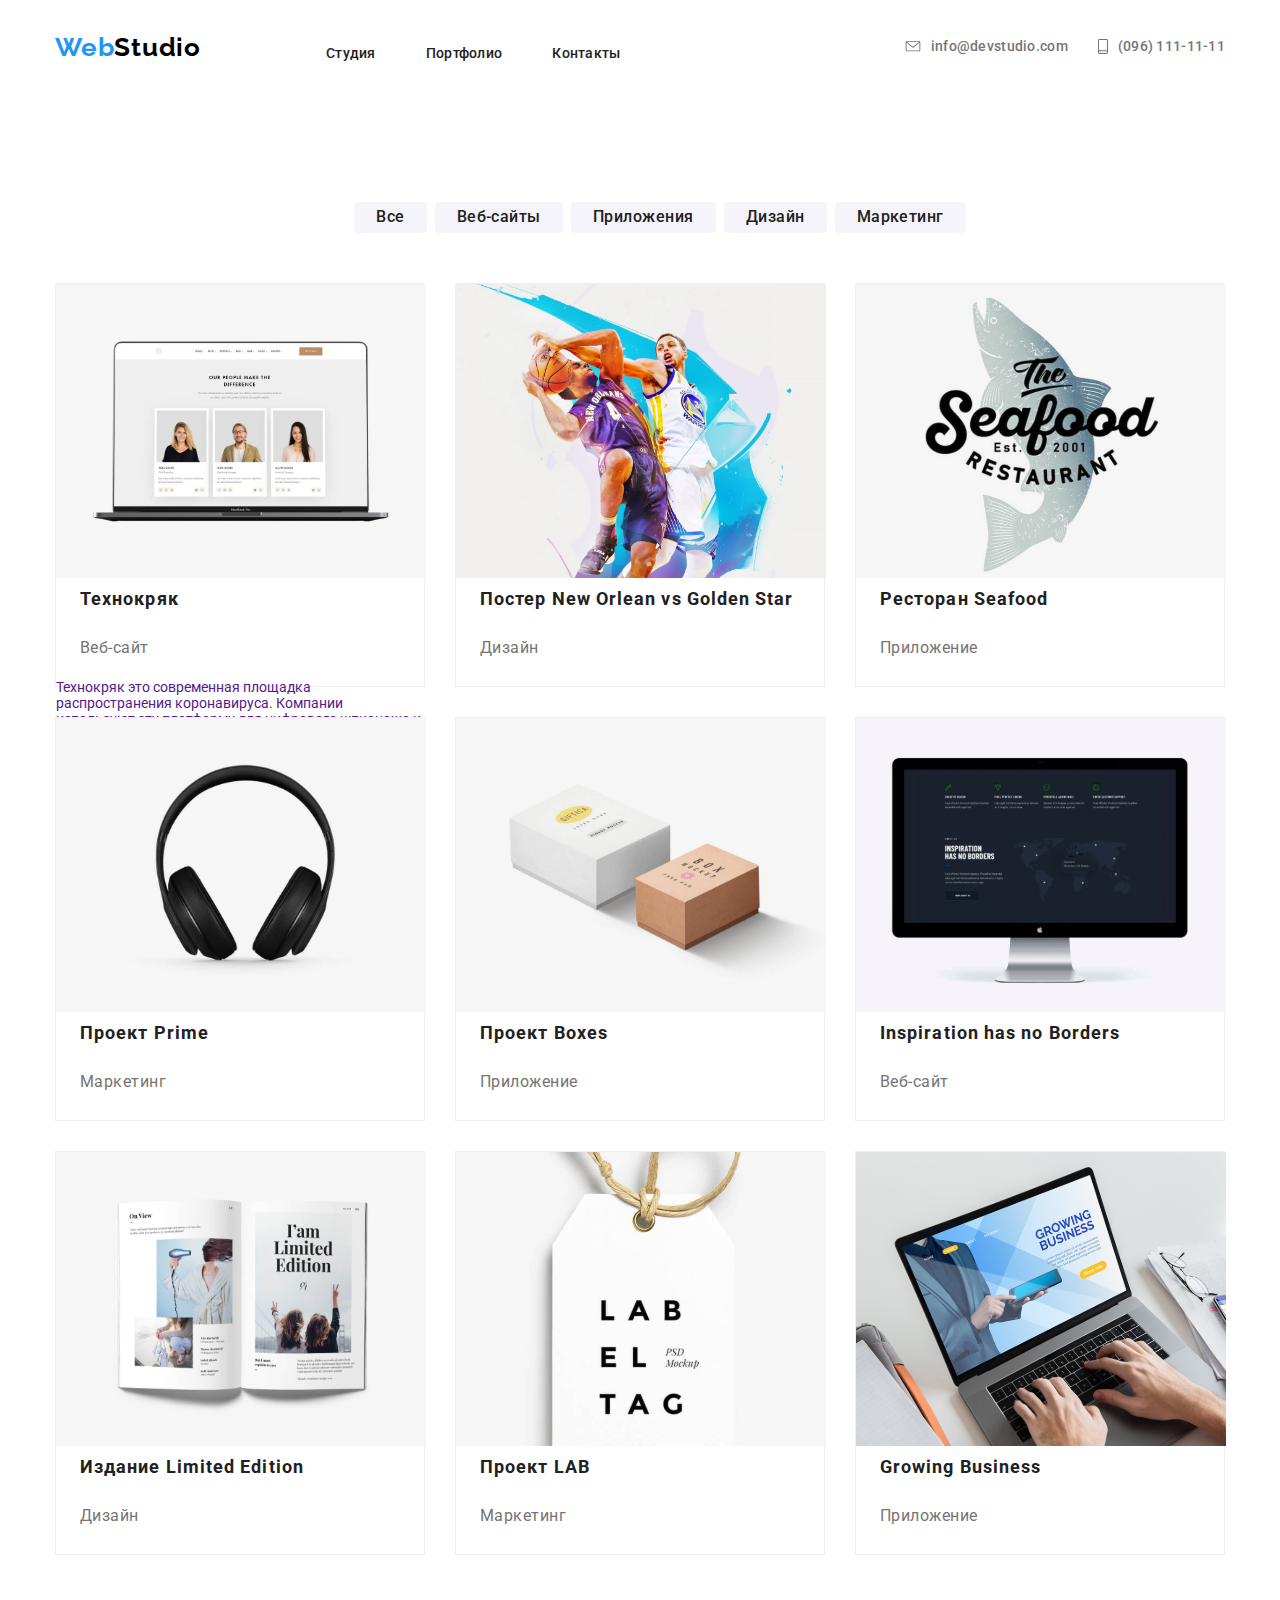
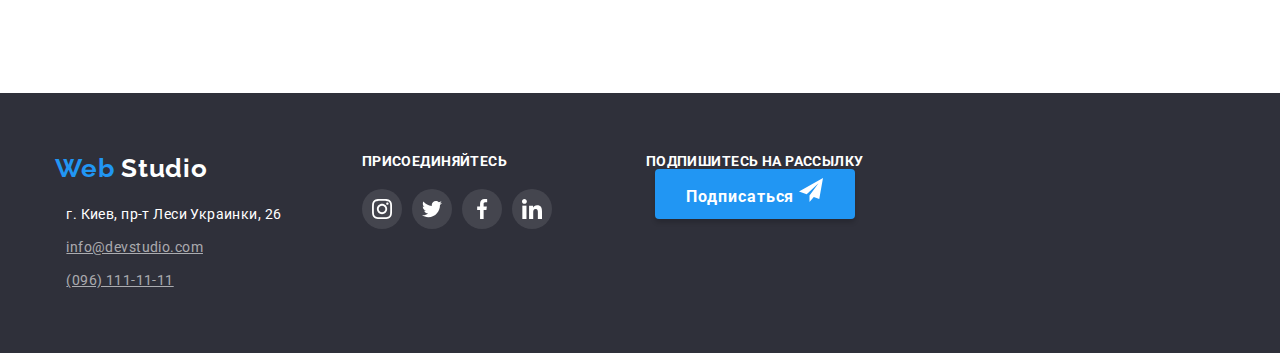
==== portfolio.html @ a3af9cb4 "Сделаны переходы и переменные" ====
<!DOCTYPE html>
<html lang="ru">
  <head>
    <meta charset="UTF-8" />
    <meta name="viewport" content="width=device-width, initial-scale=1.0" />
    <title lang="en">Web Studio</title>
    <link
      href="https://fonts.googleapis.com/css2?family=Raleway:wght@700&family=Roboto:wght@400;500;700;900&display=swap"
      rel="stylesheet"
    />
    <link rel="stylesheet" href="./css/normalize.css" />
    <link rel="stylesheet" href="./css/style.css" />
  </head>
  <body>
    <header class="header">
      <div class="container">
        <nav class="navigation">
          <a class="logo" href="./index.html" lang="en" aria-label="Логотип">
            <span class="logo-blue">Web</span>Studio
          </a>
          <ul class="navigation-list list">
            <li class="navigation-list-item">
              <a class="navigation-list-link link" href="./index.html"
                >Студия</a
              >
            </li>
            <li class="navigation-list-item">
              <a class="navigation-list-link link" href="./portfolio.html"
                >Портфолио</a
              >
            </li>
            <li class="navigation-list-item">
              <a class="navigation-list-link link" href="#">Контакты</a>
            </li>
          </ul>
        </nav>
        <div class="header-utils">
          <address class="header-adress">
            <a class="header-email link" href="mailto:info@devstudio.com">
              <svg width="16" height="11">
                <use href="./img/sprite.svg#icon-email-hover"></use>
              </svg>
              info@devstudio.com
            </a>
            <a class="header-tel link" href="tel:+380961111111">
              <svg width="10" height="15">
                <use href="./img/sprite.svg#icon-smartphone"></use>
              </svg>
              (096) 111-11-11
            </a>
          </address>
        </div>
      </div>
    </header>
    <main>
      <section class="portfolio">
        <div class="container">
          <h1 hidden>Портфолио</h1>
          <ul class="button-portfolio-list">
            <li>
              <button class="button-portfolio" type="button">
                Все
              </button>
            </li>
            <li>
              <button class="button-portfolio" type="button">Веб-сайты</button>
            </li>
            <li>
              <button class="button-portfolio" type="button">Приложения</button>
            </li>
            <li>
              <button class="button-portfolio" type="button">Дизайн</button>
            </li>
            <li>
              <button class="button-portfolio" type="button">Маркетинг</button>
            </li>
          </ul>

          <!--Контентное изображение-->
          <ul class="portfolio-list list">
            <li>
              <a class="portfolio-item" href="">
                <img
                  src="./img/Portfolio_project/project_1.svg"
                  alt="Технокряк"
                />
                <h2 class="portfolio-item-title">Технокряк</h2>
                <p class="portfoli-item-theme">Веб-сайт</p>
                <p>
                  Технокряк это современная площадка распространения
                  коронавируса. Компании используют эту платформу для цифрового
                  шпионажа и атак на защищённые сервера конкурентов.
                </p>
              </a>
            </li>
            <li>
              <a class="portfolio-item" href="">
                <img
                  src="./img/Portfolio_project/project_2.svg"
                  alt="Постер New Orlean vs Golden Star"
                />
                <h2 class="portfolio-item-title">
                  Постер <span lang="en">New Orlean vs Golden Star</span>
                </h2>
                <p class="portfoli-item-theme">Дизайн</p>
                <p></p>
              </a>
            </li>
            <li>
              <a class="portfolio-item" href="">
                <img
                  src="./img/Portfolio_project/project_3.svg"
                  alt="Ресторан Seafood"
                />
                <h2 class="portfolio-item-title">
                  Ресторан <span lang="en">Seafood</span>
                </h2>
                <p class="portfoli-item-theme">Приложение</p>
                <p></p>
              </a>
            </li>
            <li>
              <a class="portfolio-item" href="">
                <img
                  src="./img/Portfolio_project/project_4.svg"
                  alt="Проект Prime"
                />
                <h2 class="portfolio-item-title">
                  Проект <span lang="en">Prime</span>
                </h2>
                <p class="portfoli-item-theme">Маркетинг</p>
                <p></p>
              </a>
            </li>
            <li>
              <a class="portfolio-item" href="">
                <img
                  src="./img/Portfolio_project/project_5.svg"
                  alt="Проект Boxes"
                />
                <h2 class="portfolio-item-title">
                  Проект <span lang="en">Boxes</span>
                </h2>
                <p class="portfoli-item-theme">Приложение</p>
                <p></p>
              </a>
            </li>

            <li>
              <a class="portfolio-item" href="">
                <img
                  src="./img/Portfolio_project/project_6.svg"
                  alt="Inspiration has no Borders"
                />
                <h2 class="portfolio-item-title">
                  <span lang="en">Inspiration has no Borders</span>
                </h2>
                <p class="portfoli-item-theme">Веб-сайт</p>
                <p></p>
              </a>
            </li>
            <li>
              <a class="portfolio-item" href="">
                <img
                  src="./img/Portfolio_project/project_7.svg"
                  alt="Издание Limited Edition"
                />
                <h2 class="portfolio-item-title">
                  Издание <span lang="en">Limited Edition</span>
                </h2>
                <p class="portfoli-item-theme">Дизайн</p>
                <p></p>
              </a>
            </li>
            <li>
              <a class="portfolio-item" href="">
                <img
                  src="./img/Portfolio_project/project_8.svg"
                  alt="Проект LAB"
                />
                <h2 class="portfolio-item-title">
                  Проект <span lang="en">LAB</span>
                </h2>
                <p class="portfoli-item-theme">Маркетинг</p>
                <p></p>
              </a>
            </li>
            <li>
              <a class="portfolio-item" href="">
                <img
                  src="./img/Portfolio_project/project_9.svg"
                  alt="Growing Business"
                />
                <h2 class="portfolio-item-title">
                  <span lang="en">Growing Business</span>
                </h2>
                <p class="portfoli-item-theme">Приложение</p>
                <p></p>
              </a>
            </li>
          </ul>
        </div>
      </section>
    </main>
    <footer class="footer">
      <div class="footer-wrap">
        <div class="footer-list">
          <a class="logo logo-footer" href="/" lang="en"
            ><span class="logo-blue">Web</span> Studio</a
          >
          <address>
            <p class="footer-adress">г. Киев, пр-т Леси Украинки, 26</p>
            <a class="footer-email" href="mailto:info@devstudio.com"
              >info@devstudio.com</a
            >
            <a class="footer-tel" href="tel:+380961111111">(096) 111-11-11</a>
          </address>
        </div>
        <div>
          <b class="subscribe">присоединяйтесь</b>
          <ul class="social-icons social-icons-footer">
            <li>
              <a href="" lang="en">
                <svg width="20" height="20" class="social-icons-link">
                  <use href="./img/sprite.svg#icon-instagram"></use>
                </svg>
              </a>
            </li>
            <li>
              <a href="" lang="en">
                <svg width="20" height="20">
                  <use href="./img/sprite.svg#icon-twitter"></use>
                </svg>
              </a>
            </li>
            <li>
              <a href="" lang="en">
                <svg width="20" height="20">
                  <use href="./img/sprite.svg#icon-facebook"></use>
                </svg>
              </a>
            </li>
            <li>
              <a href="" lang="en">
                <svg width="20" height="20">
                  <use href="./img/sprite.svg#icon-linkedin"></use>
                </svg>
              </a>
            </li>
          </ul>
        </div>
        <div class="subscribe-form">
          <b class="subscribe-btn">Подпишитесь на рассылку</b>
          <button class="blue-btn">
            Подписаться
            <svg width="24" height="24">
              <use href="./img/sprite.svg#icon-email-footer"></use>
            </svg>
          </button>
        </div>
      </div>
    </footer>
  </body>
</html>
---- css/style.css ----
:root {
  --main-font: 'Roboto', sans-serif;
  --secondary-font: 'Raleway', sans-serif;
  --white-color: #fff;
  --blue-color: #2196f3;
  --blue-hover-color: #188ce8;
  --dark-grey-color: #757575;
  --light-grey-color: #e5e5e5;
  --black-color: #212121;
}
a:hover,
a:focus {
  color: var(--blue-color);
  transition: cubic-bezier(0.4, 0, 0.2, 1);
  transition-duration: 250ms;
}
body {
  background-color: var(--white-color);
  font-family: var(--main-font);
  color: var(--dark-grey-color);
  font-size: 14px;
}
.container {
  width: 1200px;
  padding-left: 15px;
  padding-right: 15px;
  margin-left: auto;
  margin-right: auto;
  box-sizing: border-box;
}
/* HEADER*/

.header .container {
  display: flex;
  align-items: center;
  justify-content: space-between;
}
.navigation {
  display: flex;
  align-items: center;
}
.navigation-list {
  display: flex;
  margin-bottom: 0;
}
.navigation-list-item:not(:last-child) {
  margin-right: 50px;
}
.logo,
.logo:hover,
.logo:focus {
  font-family: var(--secondary-font);
  font-style: normal;
  font-weight: bold;
  font-size: 26px;
  line-height: 1.19;
  letter-spacing: 0.03em;
  color: #000000;
  text-decoration: none;
  margin-right: 85px;
}
.logo-blue {
  font-family: var(--secondary-font);
  font-style: normal;
  font-weight: bold;
  font-size: 26px;
  line-height: 1.19;
  letter-spacing: 0.03em;
  color: var(--blue-color);
}
.logo-footer {
  margin-bottom: 20px;
}
.logo-footer,
.logo-footer:hover,
.logo-footer:focus {
  color: var(--white-color);
  transition: cubic-bezier(0.4, 0, 0.2, 1);
  transition-duration: 250ms;
}

.link {
  text-decoration: none;
  display: block;
}
.list {
  list-style: none;
}
.navigation-list-link,
.header-adress {
  font-weight: 500;
  font-size: 14px;
  line-height: 1.14;
  letter-spacing: 0.02em;
  color: var(--black-color);
  text-decoration: none;
  display: flex;
  align-items: center;
  position: relative;
}
.navigation-list-link::after {
  content: '';
  width: 100%;
  height: 4px;
  display: none;
  position: absolute;
  left: 0;
  bottom: 0;
  background: var(--blue-color);
  border-radius: 2px;
}
.navigation-list-link:hover::after,
.navigation-list-link:focus::after {
  display: block;
  transition: cubic-bezier(0.4, 0, 0.2, 1);
  transition-duration: 250ms;
}

.header-adress a {
  display: flex;
  align-items: center;
}
.header-email:hover svg,
.header-email:focus svg,
.header-tel:hover svg,
.header-tel:focus svg {
  fill: var(--blue-color);
  transition: cubic-bezier(0.4, 0, 0.2, 1);
  transition-duration: 250ms;
}
.header-adress svg {
  margin-right: 10px;
  color: var(--dark-grey-color);
}
.header-email svg,
.header-tel svg {
  fill: var(--dark-grey-color);
}

.header-email-hover {
  fill: var(--blue-color);
  transition: cubic-bezier(0.4, 0, 0.2, 1);
  transition-duration: 250ms;
}
.header-tel:hover svg,
.header-tel:focus svg {
  fill: var(--blue-color);
  transition: cubic-bezier(0.4, 0, 0.2, 1);
  transition-duration: 250ms;
}
.navigation-list-link:hover,
.navigation-list-link:focus,
.header-email:hover,
.header-email:focus,
.header-tel:hover,
.header-tel:focus {
  color: var(--blue-color);
  transition: cubic-bezier(0.4, 0, 0.2, 1);
  transition-duration: 250ms;
}
.navigation-list-link {
  padding-top: 32px;
  padding-bottom: 32px;
}
.header-utils {
  display: flex;
}
.header-email:not(:last-child) {
  margin-right: 30px;
}
.header-email,
.header-tel {
  font-weight: 500;
  font-size: 14px;
  line-height: 1.14;
  letter-spacing: 0.02em;
  text-decoration: none;
  color: var(--dark-grey-color);
  display: inline-block;
  font-style: normal;
}

/* Hero section*/

h1 {
  font-style: normal;
  font-weight: 900;
  font-size: 44px;
  line-height: 1.36;
  text-align: center;
  letter-spacing: 0.06em;
  text-transform: uppercase;
  color: var(--white-color);
  margin: 30px 0;
}
.hero-bg {
  max-width: 1600px;
  background-image: linear-gradient(
      rgba(47, 48, 58, 0.8),
      rgba(47, 48, 58, 0.8)
    ),
    url('../img/hero/bg.jpg');
  background-color: var(--black-color);
  background-repeat: no-repeat;
  background-size: cover;
  margin-left: auto;
  margin-right: auto;
}
.hero-text {
  display: flex;
  padding: 189px 0;
  flex-grow: 1;
  justify-content: center;
  align-items: center;
  flex-direction: column;
  box-sizing: border-box;
}

.blue-btn {
  background: var(--blue-color);
  box-shadow: 0px 4px 4px rgba(0, 0, 0, 0.15);
  border-radius: 4px;
  font-style: normal;
  font-weight: bold;
  font-size: 16px;
  line-height: 1.87;
  text-align: center;
  letter-spacing: 0.06em;
  color: var(--white-color);
  width: 200px;
  height: 50px;
  border: none;
  margin: 0 auto;
  display: block;
  cursor: pointer;
}
.blue-btn-hero:hover {
  background: var(--blue-hover-color);
  transition: cubic-bezier(0.4, 0, 0.2, 1);
  transition-duration: 250ms;
}

/* О нас*/
h2 {
  font-style: normal;
  font-weight: bold;
  font-size: 36px;
  line-height: 1.16;
  text-align: center;
  letter-spacing: 0.03em;
  color: var(--black-color);
  margin-bottom: 50px;
  margin-top: 0;
}
.about-us {
  padding: 94px 0 0 0;
}
.about-us-list {
  display: flex;
  flex-direction: row;
  justify-content: space-between;
  padding: 0;
}
.about-us-list li {
  width: 270px;
}
.about-us-list-img {
  background: #f5f4fa;
  border-radius: 4px;
  height: 120px;
  width: 100%;
  display: flex;
  justify-content: center;
  align-items: center;
}
.about-us-list-title {
  font-style: normal;
  font-weight: bold;
  font-size: 14px;
  line-height: 1.33;
  letter-spacing: 0.03em;
  text-transform: uppercase;
  color: var(--black-color);
}
.about-us-list-description {
  font-style: normal;
  font-weight: normal;
  font-size: 14px;
  line-height: 1.71;
  letter-spacing: 0.03em;
  color: var(--dark-grey-color);
}
/* Чем мы занимаемся*/
.services {
  padding: 94px 0 0 0;
}
.services-list {
  display: flex;
  flex-direction: row;
  justify-content: space-between;
  padding-bottom: 110px;
}
.services-list li {
  position: relative;
  justify-content: center;
  align-items: center;
  display: flex;
}
.services-list li:not(:last-child) {
  margin-right: 30px;
}
.services-list-img {
  border-radius: 4px;
  width: 100%;
  display: flex;
}
.services-text {
  font-style: normal;
  font-weight: bold;
  font-size: 14px;
  line-height: 1.14;
  text-align: center;
  letter-spacing: 0.03em;
  text-transform: uppercase;
  color: var(--white-color);
  background: rgba(47, 48, 58, 0.8);
  width: 370px;
  height: 70px;
  position: absolute;
  bottom: 0px;
  left: 0px;
  margin: 0px;
  align-items: center;
  display: flex;
  justify-content: center;
}
/*Наша команда*/
.our-team-background {
  background-color: #f5f4fa;
  padding: 94px 0 94px 0;
}

.our-team {
  width: 1170px;
  margin: 0 auto;
}
.our-team-list li:not(:last-child) {
  margin-right: 30px;
}
.our-team-list {
  display: flex;
  flex-direction: row;
  padding: 0;
}
.our-team-list li {
  background: var(--white-color);
  box-shadow: 0px 2px 1px rgba(0, 0, 0, 0.2), 0px 1px 1px rgba(0, 0, 0, 0.14),
    0px 1px 3px rgba(0, 0, 0, 0.12);
  border-radius: 0px 0px 4px 4px;
}
.our-teame-name {
  font-style: normal;
  font-weight: 500;
  font-size: 16px;
  line-height: 1.18;
  text-align: center;
  letter-spacing: 0.03em;
  color: var(--black-color);
}
.our-team-position {
  font-style: normal;
  font-weight: normal;
  font-size: 16px;
  line-height: 1.18;
  text-align: center;
  letter-spacing: 0.03em;
  color: var(--dark-grey-color);
}
.social-icons {
  list-style: none;
  display: flex;
  padding: 0;
  justify-content: center;
}
.social-icons li {
  box-shadow: none;
}
.social-icons li:not(:last-child) {
  margin: 0 10px 24px 0;
}
.social-icons li a {
  width: 40px;
  height: 40px;
  align-items: center;
  display: flex;
  justify-content: center;
  border-radius: 50%;
}
.social-icons li a:hover,
.social-icons li a:focus {
  background: var(--blue-color);
  transition: cubic-bezier(0.4, 0, 0.2, 1);
  transition-duration: 250ms;
}
.social-icons-footer li a svg {
  fill: var(--white-color);
}
.social-icons,
.social-icons-team li a svg {
  fill: #afb1b8;
}

.social-icons li a:hover svg,
.social-icons li a:focus svg {
  fill: var(--white-color);
  transition: cubic-bezier(0.4, 0, 0.2, 1);
  transition-duration: 250ms;
}
.social-icons-footer li a {
  width: 40px;
  height: 40px;
  align-items: center;
  display: flex;
  justify-content: center;
  border-radius: 50%;
  background: rgba(255, 255, 255, 0.1);
}
.social-icons-footer {
  margin-top: 20px;
}

/*Клиенты*/
.clients {
  padding: 94px 0 94px 0;
}
.clients-list {
  margin-top: 50px;
  align-items: center;
  display: flex;
  justify-content: center;
  list-style: none;
  padding: 0;
}
.clients-list li a {
  border: 1px solid #afb1b8;
  box-sizing: border-box;
  border-radius: 4px;
  align-items: center;
  display: flex;
  justify-content: center;
  width: 170px;
  height: 90px;
}
.clients-list li:not(:last-child) {
  margin-right: 30px;
}
.clients-list li a svg {
  fill: #afb1b8;
}

.clients-list li a:hover svg,
.clients-list li a:focus svg {
  fill: var(--blue-color);
  transition: cubic-bezier(0.4, 0, 0.2, 1);
  transition-duration: 250ms;
}
.clients-list li a:hover,
.clients-list li a:focus {
  border: 1px solid var(--blue-color);
  transition: cubic-bezier(0.4, 0, 0.2, 1);
  transition-duration: 250ms;
}
/* Footer*/
.footer {
  background: #2f303a;
}
.footer-wrap {
  width: 1170px;
  margin: 0 auto;
  display: flex;
  padding: 60px 0;
}
.footer-list {
  align-items: center;
  display: flex;
  justify-content: center;
  flex-direction: column;
  margin-right: 69px;
}
.footer-adress {
  font-style: normal;
  font-weight: normal;
  font-size: 14px;
  line-height: 1.71;
  letter-spacing: 0.03em;
  color: var(--white-color);
  margin-top: 0;
  margin-bottom: 9px;
}
.footer-email,
.footer-tel {
  display: block;
  font-style: normal;
  font-weight: normal;
  font-size: 14px;
  line-height: 1.71;
  letter-spacing: 0.03em;
  color: rgba(255, 255, 255, 0.6);
}
.footer-email {
  margin-bottom: 9px;
}
.subscribe {
  font-style: normal;
  font-weight: bold;
  font-size: 14px;
  line-height: 1.14;
  letter-spacing: 0.03em;
  text-transform: uppercase;
  color: var(--white-color);
}
.subscribe-btn {
  font-style: normal;
  font-weight: bold;
  font-size: 14px;
  line-height: 1.14;
  letter-spacing: 0.03em;
  text-transform: uppercase;
  color: var(--white-color);
}
.subscribe-form {
  margin-left: 94px;
}

/*Портфоло*/
.button-portfolio-list {
  align-items: center;
  display: flex;
  justify-content: center;
  list-style: none;
}
.button-portfolio {
  font-style: normal;
  font-weight: 500;
  font-size: 16px;
  line-height: 1.16;
  text-align: center;
  letter-spacing: 0.03em;
  color: var(--black-color);
  background: #f5f4fa;
  border-radius: 4px;
  border: 0;
  padding: 6px 22px;
  display: block;
}
.button-portfolio-list li:not(:last-child) .button-portfolio {
  margin-right: 8px;
}

.button-portfolio:hover,
.button-portfolio:focus {
  background: var(--blue-color);
  box-shadow: 0px 2px 2px rgba(0, 0, 0, 0.12), 0px 1px 2px rgba(0, 0, 0, 0.08),
    0px 3px 1px rgba(0, 0, 0, 0.1);
  border-radius: 4px;
  color: var(--white-color);
  transition: cubic-bezier(0.4, 0, 0.2, 1);
  transition-duration: 250ms;
}
.portfolio-item {
  text-decoration: none;
}
.portfolio-item-title {
  font-style: normal;
  font-weight: bold;
  font-size: 18px;
  line-height: 2;
  letter-spacing: 0.06em;
  color: var(--black-color);
  text-align: left;
  padding: 0 24px;
  margin-bottom: 0;
}
.portfoli-item-theme {
  font-style: normal;
  font-weight: normal;
  font-size: 16px;
  line-height: 1.87;
  letter-spacing: 0.03em;
  color: var(--dark-grey-color);
  padding: 0 24px;
}
/*Портфолио*/
.portfolio {
  padding: 94px 0;
}
.button-portfolio-list {
  margin-bottom: 50px;
}
.portfolio-list {
  align-items: flex-start;
  display: flex;
  flex-wrap: wrap;
  padding: 0;
}
.portfolio-list li {
  width: 370px;
  height: 404px;
  margin-right: 30px;
  margin-bottom: 30px;
  border: 1px solid #eeeeee;
  box-sizing: border-box;
}
.portfolio-list li:nth-child(3n) {
  margin-right: 0px;
}
.portfolio-list li:hover,
.portfolio-list li:focus {
  box-shadow: 1px 4px 6px rgba(0, 0, 0, 0.16), 0px 4px 4px rgba(0, 0, 0, 0.06),
    0px 1px 1px rgba(0, 0, 0, 0.12);
  transition: background-color 2s cubic-bezier(0.4, 0, 0.2, 1);
  transition-duration: 2500ms;
}
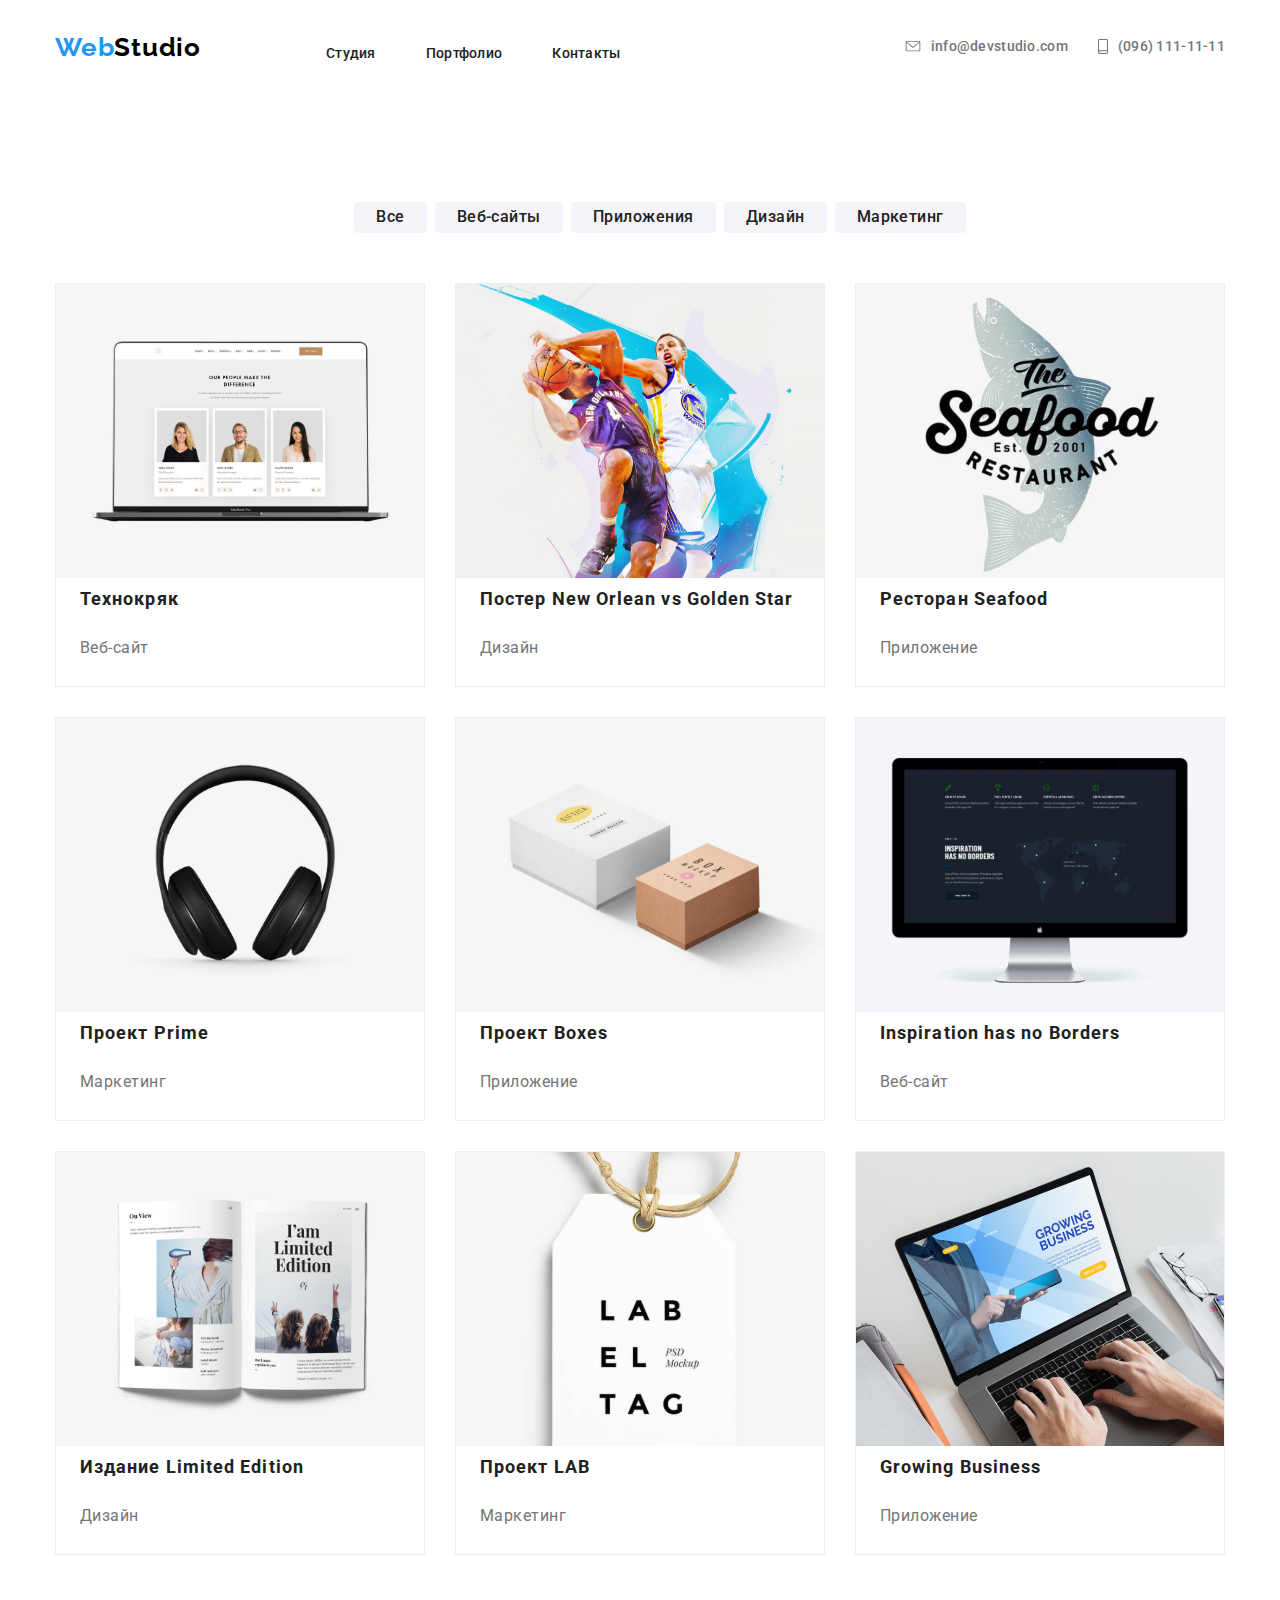
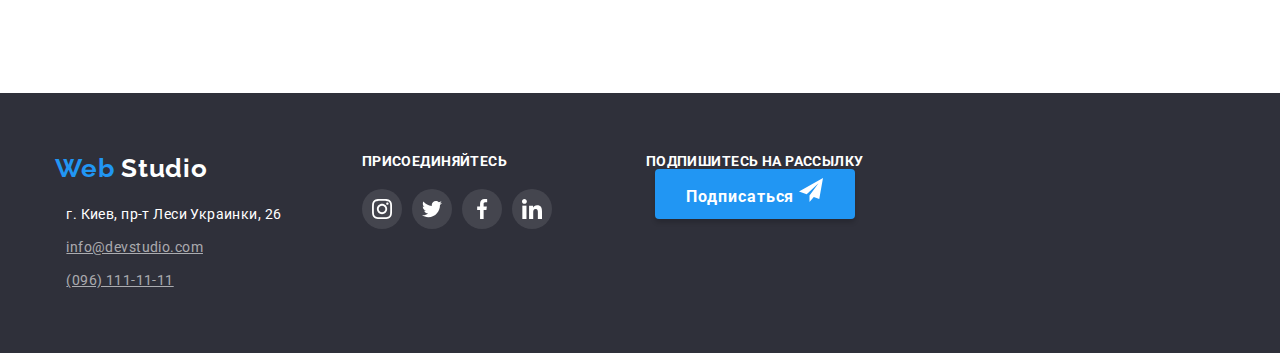
==== commit dc434067: "Homework 5" ====
--- a/portfolio.html
+++ b/portfolio.html
@@ -80,122 +80,207 @@
           <ul class="portfolio-list list">
             <li>
               <a class="portfolio-item" href="">
-                <img
-                  src="./img/Portfolio_project/project_1.svg"
-                  alt="Технокряк"
-                />
+                <div class="portfolio-item-img">
+                  <img
+                    src="./img/Portfolio_project/project_1.svg"
+                    alt="Технокряк"
+                  />
+                  <div class="portfoli-item-text">
+                    <p>
+                      Технокряк это современная площадка распространения
+                      коронавируса. Компании используют эту платформу для
+                      цифрового шпионажа и атак на защищённые сервера
+                      конкурентов.
+                    </p>
+                  </div>
+                </div>
                 <h2 class="portfolio-item-title">Технокряк</h2>
                 <p class="portfoli-item-theme">Веб-сайт</p>
-                <p>
-                  Технокряк это современная площадка распространения
-                  коронавируса. Компании используют эту платформу для цифрового
-                  шпионажа и атак на защищённые сервера конкурентов.
-                </p>
-              </a>
-            </li>
-            <li>
-              <a class="portfolio-item" href="">
-                <img
-                  src="./img/Portfolio_project/project_2.svg"
-                  alt="Постер New Orlean vs Golden Star"
-                />
+              </a>
+            </li>
+            <li>
+              <a class="portfolio-item" href="">
+                <div class="portfolio-item-img">
+                  <img
+                    src="./img/Portfolio_project/project_2.svg"
+                    alt="Постер New Orlean vs Golden Star"
+                  />
+                  <div class="portfoli-item-text">
+                    <p>
+                      Lorem ipsum dolor sit amet consectetur adipisicing elit.
+                      Quasi magnam autem minus, cumque saepe quibusdam
+                      dignissimos esse necessitatibus id, minima eligendi?
+                      Similique minima laudantium perferendis praesentium
+                      accusantium animi repellat libero!
+                    </p>
+                  </div>
+                </div>
                 <h2 class="portfolio-item-title">
                   Постер <span lang="en">New Orlean vs Golden Star</span>
                 </h2>
                 <p class="portfoli-item-theme">Дизайн</p>
-                <p></p>
-              </a>
-            </li>
-            <li>
-              <a class="portfolio-item" href="">
-                <img
-                  src="./img/Portfolio_project/project_3.svg"
-                  alt="Ресторан Seafood"
-                />
+              </a>
+            </li>
+            <li>
+              <a class="portfolio-item" href="">
+                <div class="portfolio-item-img">
+                  <img
+                    src="./img/Portfolio_project/project_3.svg"
+                    alt="Ресторан Seafood"
+                  />
+                  <div class="portfoli-item-text">
+                    <p>
+                      Lorem ipsum dolor sit amet consectetur adipisicing elit.
+                      Culpa doloremque eos commodi accusantium. Accusantium
+                      dignissimos, libero error incidunt, amet quae obcaecati
+                      suscipit ex, doloribus earum voluptatibus alias ipsa
+                      exercitationem tempore?
+                    </p>
+                  </div>
+                </div>
                 <h2 class="portfolio-item-title">
                   Ресторан <span lang="en">Seafood</span>
                 </h2>
                 <p class="portfoli-item-theme">Приложение</p>
-                <p></p>
-              </a>
-            </li>
-            <li>
-              <a class="portfolio-item" href="">
-                <img
-                  src="./img/Portfolio_project/project_4.svg"
-                  alt="Проект Prime"
-                />
+              </a>
+            </li>
+            <li>
+              <a class="portfolio-item" href="">
+                <div class="portfolio-item-img">
+                  <img
+                    src="./img/Portfolio_project/project_4.svg"
+                    alt="Проект Prime"
+                  />
+                  <div class="portfoli-item-text">
+                    <p>
+                      Lorem ipsum dolor sit amet consectetur adipisicing elit.
+                      Culpa doloremque eos commodi accusantium. Accusantium
+                      dignissimos, libero error incidunt, amet quae obcaecati
+                      suscipit ex, doloribus earum voluptatibus alias ipsa
+                      exercitationem tempore?
+                    </p>
+                  </div>
+                </div>
                 <h2 class="portfolio-item-title">
                   Проект <span lang="en">Prime</span>
                 </h2>
                 <p class="portfoli-item-theme">Маркетинг</p>
-                <p></p>
-              </a>
-            </li>
-            <li>
-              <a class="portfolio-item" href="">
-                <img
-                  src="./img/Portfolio_project/project_5.svg"
-                  alt="Проект Boxes"
-                />
+              </a>
+            </li>
+            <li>
+              <a class="portfolio-item" href="">
+                <div class="portfolio-item-img">
+                  <img
+                    src="./img/Portfolio_project/project_5.svg"
+                    alt="Проект Boxes"
+                  />
+                  <div class="portfoli-item-text">
+                    <p>
+                      Lorem ipsum dolor sit amet consectetur adipisicing elit.
+                      Culpa doloremque eos commodi accusantium. Accusantium
+                      dignissimos, libero error incidunt, amet quae obcaecati
+                      suscipit ex, doloribus earum voluptatibus alias ipsa
+                      exercitationem tempore?
+                    </p>
+                  </div>
+                </div>
                 <h2 class="portfolio-item-title">
                   Проект <span lang="en">Boxes</span>
                 </h2>
                 <p class="portfoli-item-theme">Приложение</p>
-                <p></p>
               </a>
             </li>
 
             <li>
               <a class="portfolio-item" href="">
-                <img
-                  src="./img/Portfolio_project/project_6.svg"
-                  alt="Inspiration has no Borders"
-                />
+                <div class="portfolio-item-img">
+                  <img
+                    src="./img/Portfolio_project/project_6.svg"
+                    alt="Inspiration has no Borders"
+                  />
+                  <div class="portfoli-item-text">
+                    <p>
+                      Lorem ipsum dolor sit amet consectetur adipisicing elit.
+                      Culpa doloremque eos commodi accusantium. Accusantium
+                      dignissimos, libero error incidunt, amet quae obcaecati
+                      suscipit ex, doloribus earum voluptatibus alias ipsa
+                      exercitationem tempore?
+                    </p>
+                  </div>
+                </div>
                 <h2 class="portfolio-item-title">
                   <span lang="en">Inspiration has no Borders</span>
                 </h2>
                 <p class="portfoli-item-theme">Веб-сайт</p>
-                <p></p>
-              </a>
-            </li>
-            <li>
-              <a class="portfolio-item" href="">
-                <img
-                  src="./img/Portfolio_project/project_7.svg"
-                  alt="Издание Limited Edition"
-                />
+              </a>
+            </li>
+            <li>
+              <a class="portfolio-item" href="">
+                <div class="portfolio-item-img">
+                  <img
+                    src="./img/Portfolio_project/project_7.svg"
+                    alt="Издание Limited Edition"
+                  />
+                  <div class="portfoli-item-text">
+                    <p>
+                      Lorem ipsum dolor sit amet consectetur adipisicing elit.
+                      Culpa doloremque eos commodi accusantium. Accusantium
+                      dignissimos, libero error incidunt, amet quae obcaecati
+                      suscipit ex, doloribus earum voluptatibus alias ipsa
+                      exercitationem tempore?
+                    </p>
+                  </div>
+                </div>
                 <h2 class="portfolio-item-title">
                   Издание <span lang="en">Limited Edition</span>
                 </h2>
                 <p class="portfoli-item-theme">Дизайн</p>
-                <p></p>
-              </a>
-            </li>
-            <li>
-              <a class="portfolio-item" href="">
-                <img
-                  src="./img/Portfolio_project/project_8.svg"
-                  alt="Проект LAB"
-                />
+              </a>
+            </li>
+            <li>
+              <a class="portfolio-item" href="">
+                <div class="portfolio-item-img">
+                  <img
+                    src="./img/Portfolio_project/project_8.svg"
+                    alt="Проект LAB"
+                  />
+                  <div class="portfoli-item-text">
+                    <p>
+                      Lorem ipsum dolor sit amet consectetur adipisicing elit.
+                      Culpa doloremque eos commodi accusantium. Accusantium
+                      dignissimos, libero error incidunt, amet quae obcaecati
+                      suscipit ex, doloribus earum voluptatibus alias ipsa
+                      exercitationem tempore?
+                    </p>
+                  </div>
+                </div>
                 <h2 class="portfolio-item-title">
                   Проект <span lang="en">LAB</span>
                 </h2>
                 <p class="portfoli-item-theme">Маркетинг</p>
-                <p></p>
-              </a>
-            </li>
-            <li>
-              <a class="portfolio-item" href="">
-                <img
-                  src="./img/Portfolio_project/project_9.svg"
-                  alt="Growing Business"
-                />
+              </a>
+            </li>
+            <li>
+              <a class="portfolio-item" href="">
+                <div class="portfolio-item-img">
+                  <img
+                    src="./img/Portfolio_project/project_9.svg"
+                    alt="Growing Business"
+                  />
+                  <div class="portfoli-item-text">
+                    <p>
+                      Lorem ipsum dolor sit amet consectetur adipisicing elit.
+                      Culpa doloremque eos commodi accusantium. Accusantium
+                      dignissimos, libero error incidunt, amet quae obcaecati
+                      suscipit ex, doloribus earum voluptatibus alias ipsa
+                      exercitationem tempore?
+                    </p>
+                  </div>
+                </div>
                 <h2 class="portfolio-item-title">
                   <span lang="en">Growing Business</span>
                 </h2>
                 <p class="portfoli-item-theme">Приложение</p>
-                <p></p>
               </a>
             </li>
           </ul>
--- a/css/style.css
+++ b/css/style.css
@@ -570,6 +570,7 @@
 .portfolio-item {
   text-decoration: none;
 }
+
 .portfolio-item-title {
   font-style: normal;
   font-weight: bold;
@@ -621,3 +622,29 @@
   transition: background-color 2s cubic-bezier(0.4, 0, 0.2, 1);
   transition-duration: 2500ms;
 }
+.portfoli-item-text {
+  background: rgba(33, 150, 243, 0.9);
+  color: #ffffff;
+  line-height: 28px;
+  width: 100%;
+  height: 100%;
+  position: absolute;
+  top: 100%;
+  left: 0px;
+  letter-spacing: 0.03em;
+  font-style: normal;
+  font-weight: normal;
+  align-items: center;
+  display: flex;
+  padding: 63px 24px 63px 24px;
+  box-sizing: border-box;
+  transition: top 2s cubic-bezier(0.4, 0, 0.2, 1);
+  transition-duration: 250ms;
+}
+.portfolio-item-img {
+  position: relative;
+  overflow: hidden;
+}
+.portfolio-item:hover .portfoli-item-text {
+  top: 0;
+}
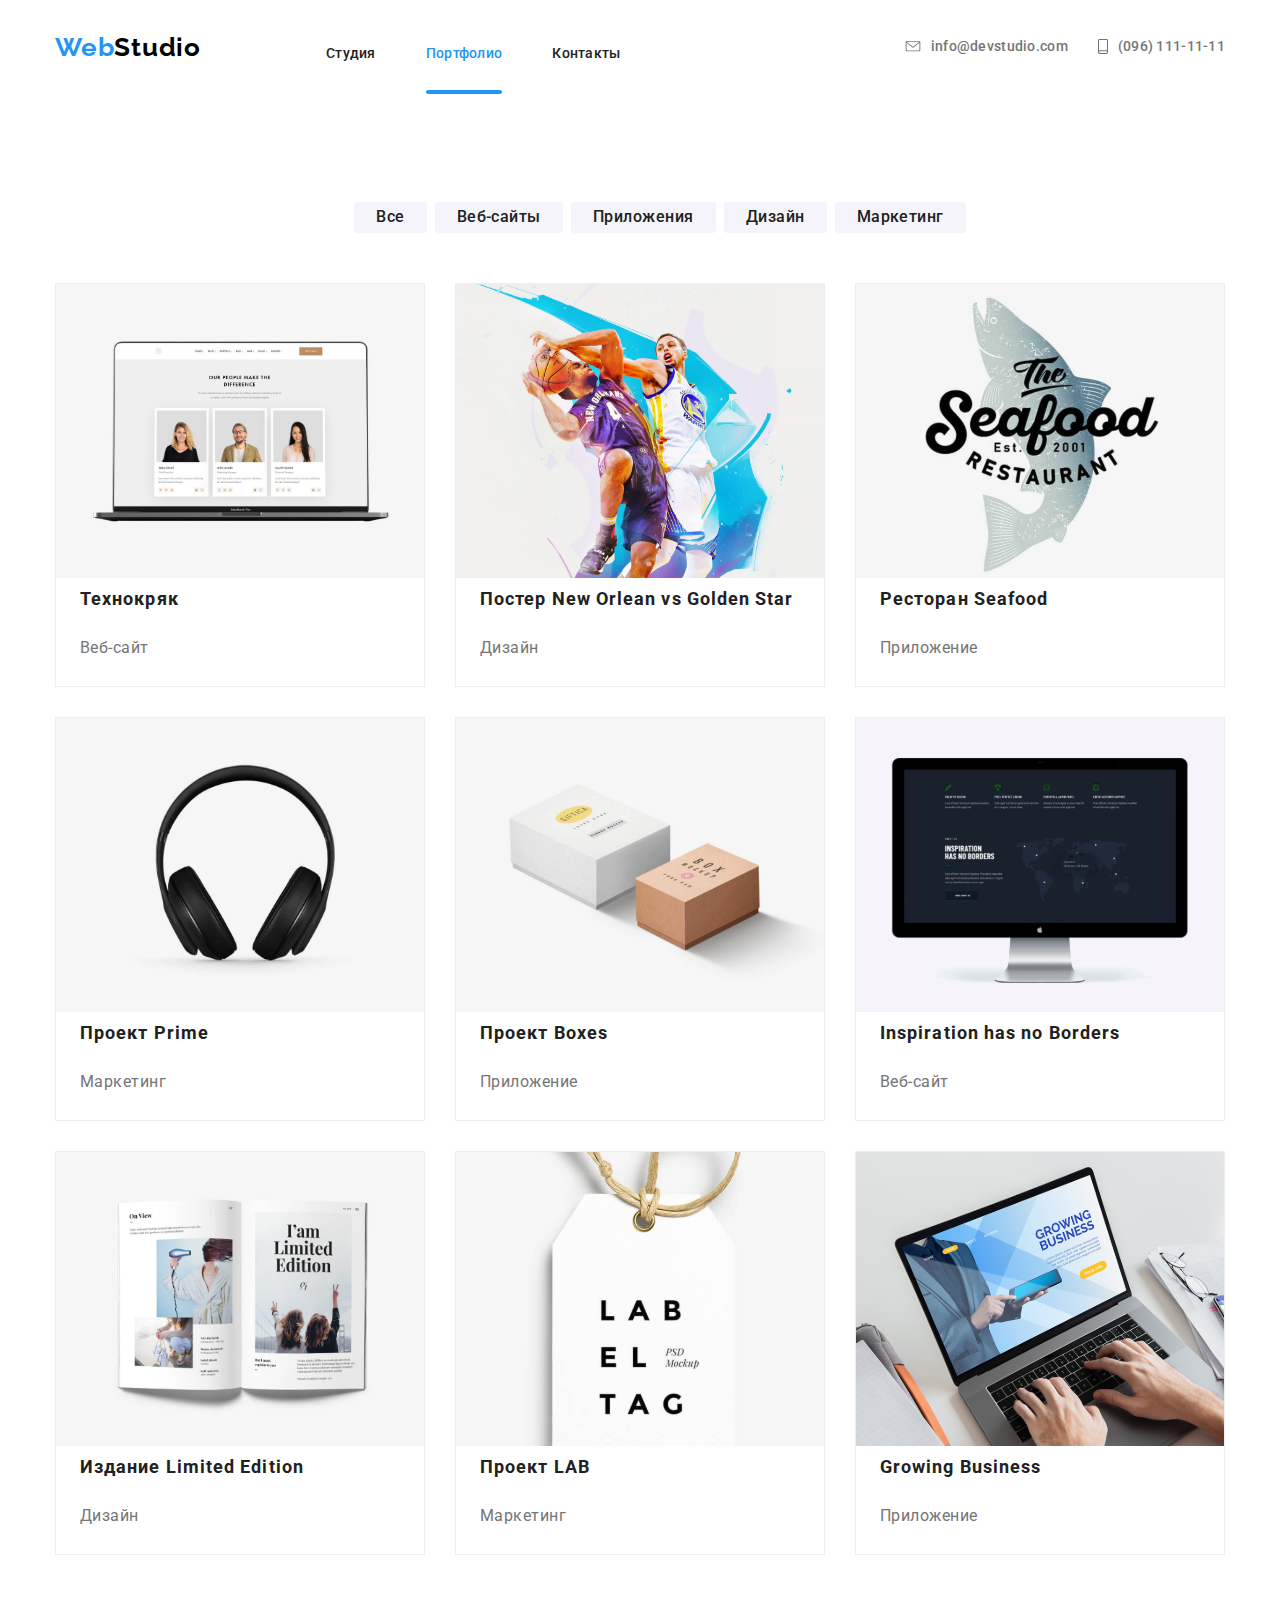
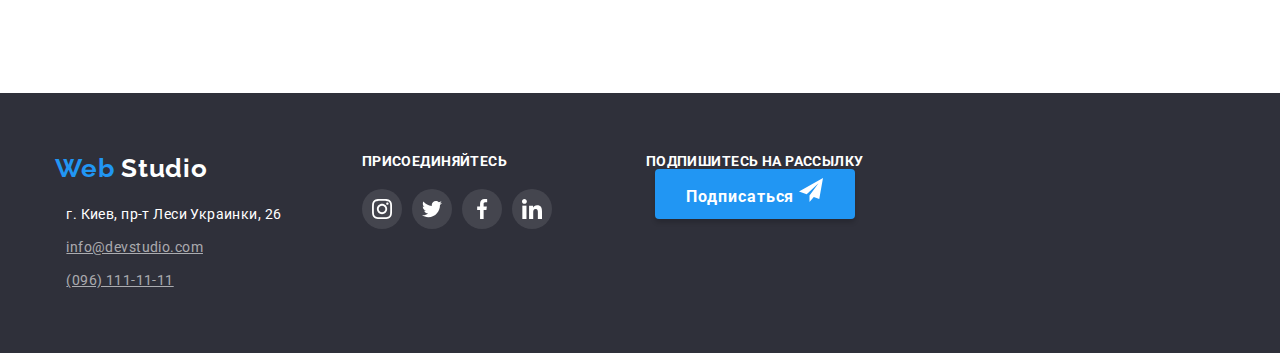
==== commit 1d7c0880: "Homework 5/3" ====
--- a/portfolio.html
+++ b/portfolio.html
@@ -25,7 +25,9 @@
               >
             </li>
             <li class="navigation-list-item">
-              <a class="navigation-list-link link" href="./portfolio.html"
+              <a
+                class="active navigation-list-link link"
+                href="./portfolio.html"
                 >Портфолио</a
               >
             </li>
--- a/css/style.css
+++ b/css/style.css
@@ -100,20 +100,21 @@
 }
 .navigation-list-link::after {
   content: '';
-  width: 100%;
+  width: 0;
   height: 4px;
-  display: none;
+  display: block;
   position: absolute;
   left: 0;
   bottom: 0;
   background: var(--blue-color);
   border-radius: 2px;
+  transition: cubic-bezier(0.4, 0, 0.2, 1);
+  transition-duration: 250ms;
 }
 .navigation-list-link:hover::after,
-.navigation-list-link:focus::after {
-  display: block;
-  transition: cubic-bezier(0.4, 0, 0.2, 1);
-  transition-duration: 250ms;
+.navigation-list-link:focus::after,
+.active::after {
+  width: 100%;
 }
 
 .header-adress a {
@@ -153,7 +154,8 @@
 .header-email:hover,
 .header-email:focus,
 .header-tel:hover,
-.header-tel:focus {
+.header-tel:focus,
+.active {
   color: var(--blue-color);
   transition: cubic-bezier(0.4, 0, 0.2, 1);
   transition-duration: 250ms;
@@ -274,6 +276,7 @@
   align-items: center;
 }
 .about-us-list-title {
+  margin-top: 30px;
   font-style: normal;
   font-weight: bold;
   font-size: 14px;
@@ -569,6 +572,7 @@
 }
 .portfolio-item {
   text-decoration: none;
+  height: 100%;
 }
 
 .portfolio-item-title {
@@ -620,9 +624,10 @@
   box-shadow: 1px 4px 6px rgba(0, 0, 0, 0.16), 0px 4px 4px rgba(0, 0, 0, 0.06),
     0px 1px 1px rgba(0, 0, 0, 0.12);
   transition: background-color 2s cubic-bezier(0.4, 0, 0.2, 1);
-  transition-duration: 2500ms;
+  transition-duration: 250ms;
 }
 .portfoli-item-text {
+  font-size: 18px;
   background: rgba(33, 150, 243, 0.9);
   color: #ffffff;
   line-height: 28px;
